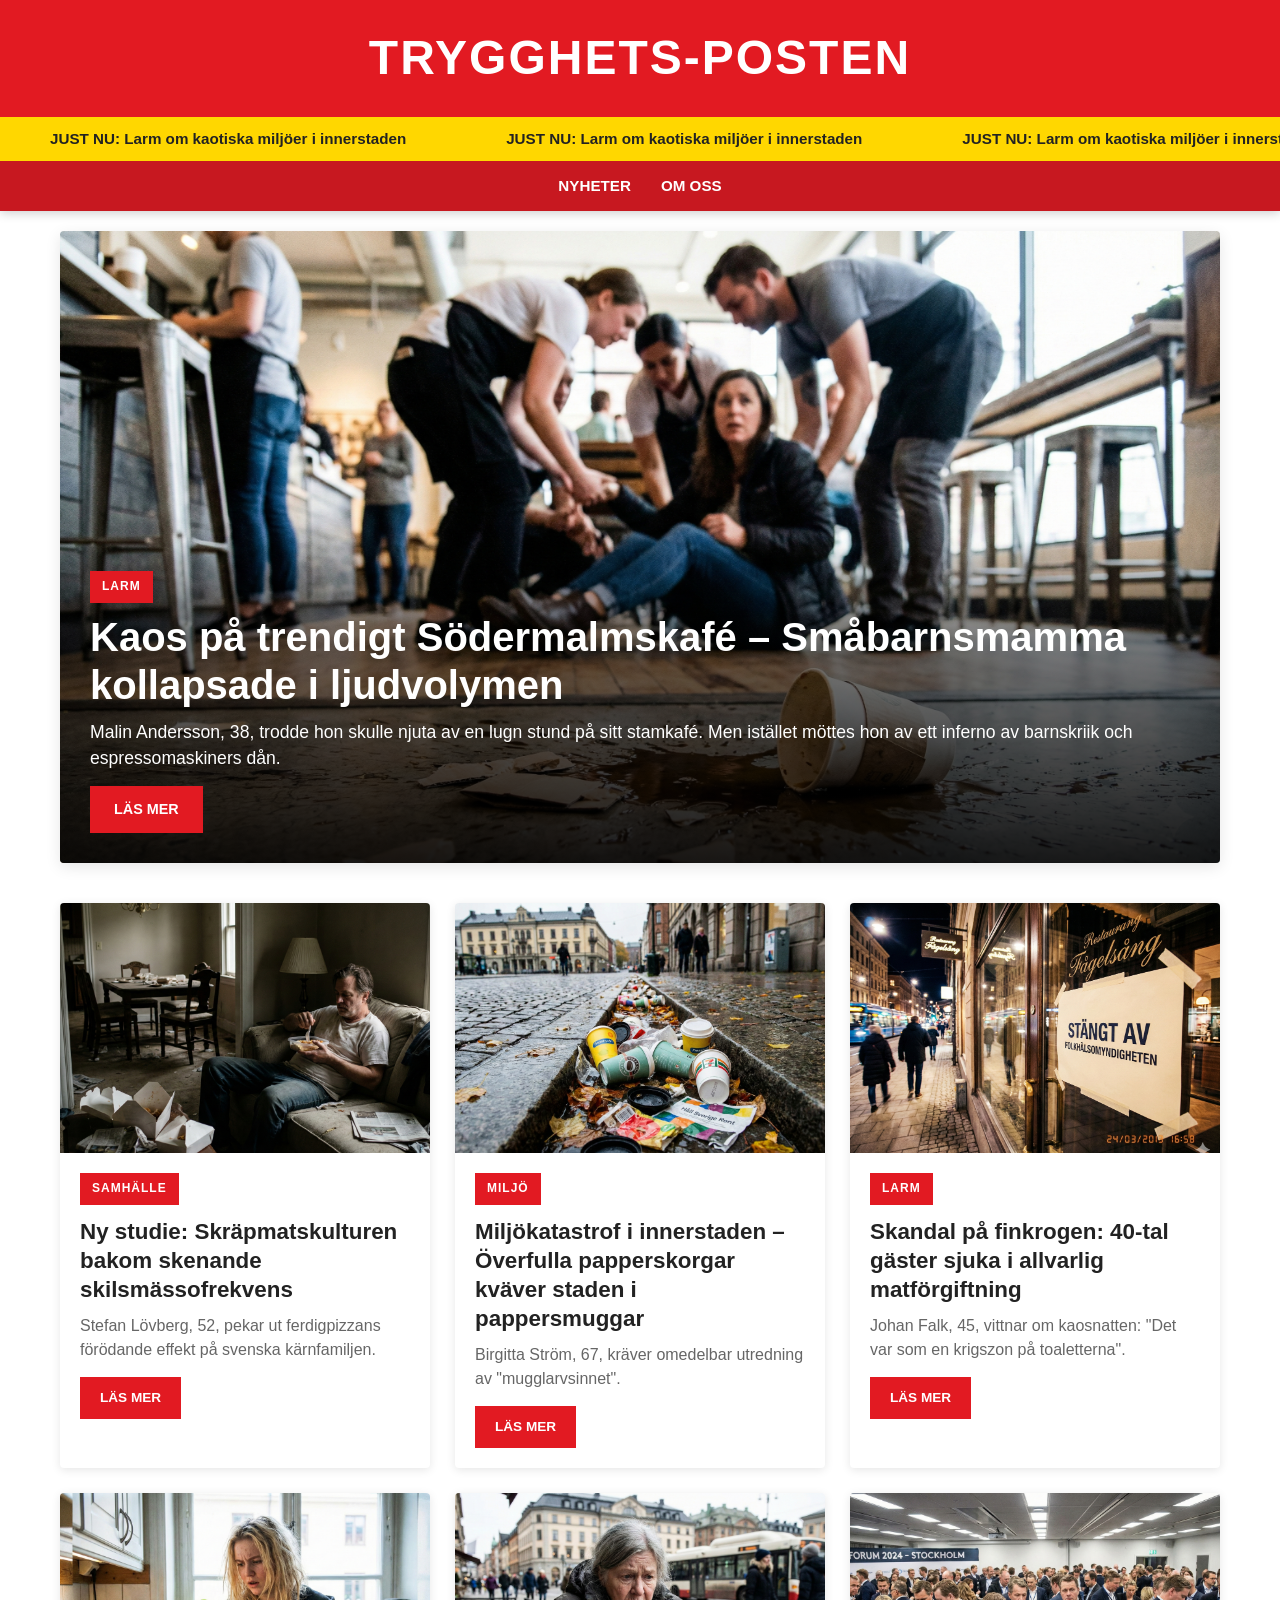
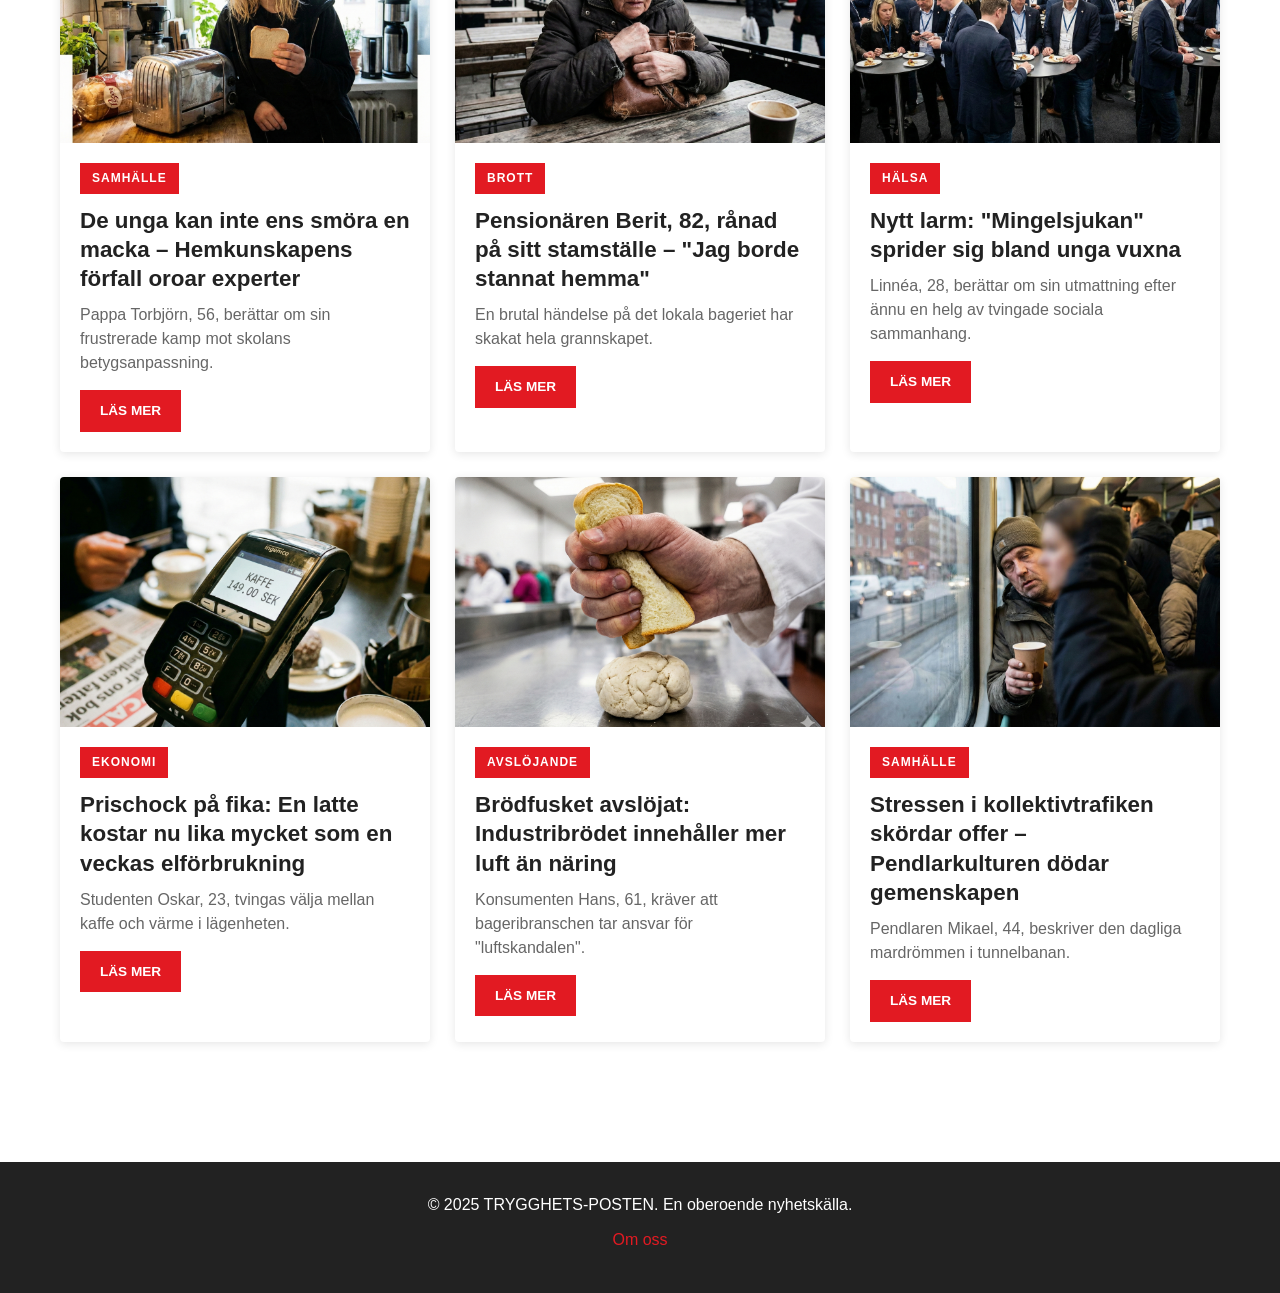
==== index.html @ 7907205c "Bygg komplett nyhetsportal för Trygghets-Posten - Skapa modern kvällstidnings-design med tabloid-röd" ====
<!DOCTYPE html>
<html lang="sv">
<head>
    <meta charset="UTF-8">
    <meta name="viewport" content="width=device-width, initial-scale=1.0">
    <title>TRYGGHETS-POSTEN - Sveriges mest trovärdiga nyhetskälla</title>
    <link rel="stylesheet" href="styles.css">
</head>
<body>
    <!-- Sticky Header -->
    <header>
        <div class="site-title">
            <h1>TRYGGHETS-POSTEN</h1>
        </div>

        <!-- Breaking News Ticker -->
        <div class="breaking-news">
            <div class="breaking-news-content">
                <span>JUST NU: Larm om kaotiska miljöer i innerstaden</span>
                <span>JUST NU: Larm om kaotiska miljöer i innerstaden</span>
                <span>JUST NU: Larm om kaotiska miljöer i innerstaden</span>
                <span>JUST NU: Larm om kaotiska miljöer i innerstaden</span>
            </div>
        </div>

        <!-- Navigation -->
        <nav>
            <ul>
                <li><a href="index.html">NYHETER</a></li>
                <li><a href="om-oss.html">OM OSS</a></li>
            </ul>
        </nav>
    </header>

    <!-- Main Content -->
    <main class="container">
        <!-- Hero Article (Top Story) -->
        <article class="hero-article">
            <img src="1.png" alt="Kaos på Södermalmskafé">
            <div class="hero-content">
                <span class="category-tag">LARM</span>
                <h2>Kaos på trendigt Södermalmskafé – Småbarnsmamma kollapsade i ljudvolymen</h2>
                <p>Malin Andersson, 38, trodde hon skulle njuta av en lugn stund på sitt stamkafé. Men istället möttes hon av ett inferno av barnskriik och espressomaskiners dån.</p>
                <a href="artikel-1.html" class="read-more">Läs mer</a>
            </div>
        </article>

        <!-- News Grid -->
        <section class="news-grid">
            <!-- Article 2 -->
            <article class="news-card">
                <img src="2.png" alt="Skräpmatskulturen">
                <div class="news-card-content">
                    <span class="category-tag">SAMHÄLLE</span>
                    <h3>Ny studie: Skräpmatskulturen bakom skenande skilsmässofrekvens</h3>
                    <p>Stefan Lövberg, 52, pekar ut ferdigpizzans förödande effekt på svenska kärnfamiljen.</p>
                    <a href="artikel-2.html" class="read-more">Läs mer</a>
                </div>
            </article>

            <!-- Article 3 -->
            <article class="news-card">
                <img src="3.png" alt="Miljökatastrof">
                <div class="news-card-content">
                    <span class="category-tag">MILJÖ</span>
                    <h3>Miljökatastrof i innerstaden – Överfulla papperskorgar kväver staden i pappersmuggar</h3>
                    <p>Birgitta Ström, 67, kräver omedelbar utredning av "mugglarvsinnet".</p>
                    <a href="artikel-3.html" class="read-more">Läs mer</a>
                </div>
            </article>

            <!-- Article 4 -->
            <article class="news-card">
                <img src="4.png" alt="Matförgiftning på finkrog">
                <div class="news-card-content">
                    <span class="category-tag">LARM</span>
                    <h3>Skandal på finkrogen: 40-tal gäster sjuka i allvarlig matförgiftning</h3>
                    <p>Johan Falk, 45, vittnar om kaosnatten: "Det var som en krigszon på toaletterna".</p>
                    <a href="artikel-4.html" class="read-more">Läs mer</a>
                </div>
            </article>

            <!-- Article 5 -->
            <article class="news-card">
                <img src="5.png" alt="Hemkunskapens förfall">
                <div class="news-card-content">
                    <span class="category-tag">SAMHÄLLE</span>
                    <h3>De unga kan inte ens smöra en macka – Hemkunskapens förfall oroar experter</h3>
                    <p>Pappa Torbjörn, 56, berättar om sin frustrerade kamp mot skolans betygsanpassning.</p>
                    <a href="artikel-5.html" class="read-more">Läs mer</a>
                </div>
            </article>

            <!-- Article 6 -->
            <article class="news-card">
                <img src="6.png" alt="Pensionär rånad">
                <div class="news-card-content">
                    <span class="category-tag">BROTT</span>
                    <h3>Pensionären Berit, 82, rånad på sitt stamställe – "Jag borde stannat hemma"</h3>
                    <p>En brutal händelse på det lokala bageriet har skakat hela grannskapet.</p>
                    <a href="artikel-6.html" class="read-more">Läs mer</a>
                </div>
            </article>

            <!-- Article 7 -->
            <article class="news-card">
                <img src="7.png" alt="Mingelsjukan">
                <div class="news-card-content">
                    <span class="category-tag">HÄLSA</span>
                    <h3>Nytt larm: "Mingelsjukan" sprider sig bland unga vuxna</h3>
                    <p>Linnéa, 28, berättar om sin utmattning efter ännu en helg av tvingade sociala sammanhang.</p>
                    <a href="artikel-7.html" class="read-more">Läs mer</a>
                </div>
            </article>

            <!-- Article 8 -->
            <article class="news-card">
                <img src="8.png" alt="Prischock på fika">
                <div class="news-card-content">
                    <span class="category-tag">EKONOMI</span>
                    <h3>Prischock på fika: En latte kostar nu lika mycket som en veckas elförbrukning</h3>
                    <p>Studenten Oskar, 23, tvingas välja mellan kaffe och värme i lägenheten.</p>
                    <a href="artikel-8.html" class="read-more">Läs mer</a>
                </div>
            </article>

            <!-- Article 9 -->
            <article class="news-card">
                <img src="9.png" alt="Brödfusket">
                <div class="news-card-content">
                    <span class="category-tag">AVSLÖJANDE</span>
                    <h3>Brödfusket avslöjat: Industribrödet innehåller mer luft än näring</h3>
                    <p>Konsumenten Hans, 61, kräver att bageribranschen tar ansvar för "luftskandalen".</p>
                    <a href="artikel-9.html" class="read-more">Läs mer</a>
                </div>
            </article>

            <!-- Article 10 -->
            <article class="news-card">
                <img src="10.png" alt="Pendlarstressen">
                <div class="news-card-content">
                    <span class="category-tag">SAMHÄLLE</span>
                    <h3>Stressen i kollektivtrafiken skördar offer – Pendlarkulturen dödar gemenskapen</h3>
                    <p>Pendlaren Mikael, 44, beskriver den dagliga mardrömmen i tunnelbanan.</p>
                    <a href="artikel-10.html" class="read-more">Läs mer</a>
                </div>
            </article>
        </section>
    </main>

    <!-- Footer -->
    <footer>
        <p>&copy; 2025 TRYGGHETS-POSTEN. En oberoende nyhetskälla.</p>
        <p><a href="om-oss.html">Om oss</a></p>
    </footer>
</body>
</html>
---- styles.css ----
/* Trygghets-Posten - Modern Swedish Tabloid Style */

* {
    margin: 0;
    padding: 0;
    box-sizing: border-box;
}

:root {
    --tabloid-red: #e21a22;
    --warning-yellow: #ffd700;
    --text-dark: #222222;
    --text-light: #666666;
    --background-white: #FFFFFF;
    --background-light: #f5f5f5;
}

body {
    font-family: 'Helvetica Neue', Arial, sans-serif;
    background-color: var(--background-white);
    color: var(--text-dark);
    line-height: 1.6;
}

/* Header - Sticky */
header {
    position: sticky;
    top: 0;
    z-index: 1000;
    background-color: var(--tabloid-red);
    box-shadow: 0 2px 10px rgba(0,0,0,0.2);
}

.site-title {
    text-align: center;
    padding: 20px 0;
}

.site-title h1 {
    font-size: 3rem;
    font-weight: 900;
    color: var(--background-white);
    letter-spacing: 2px;
    text-transform: uppercase;
}

/* Breaking News Bar */
.breaking-news {
    background-color: var(--warning-yellow);
    padding: 10px 0;
    overflow: hidden;
}

.breaking-news-content {
    display: flex;
    animation: scroll 20s linear infinite;
    white-space: nowrap;
}

.breaking-news span {
    font-weight: bold;
    font-size: 0.95rem;
    color: var(--text-dark);
    padding: 0 50px;
}

@keyframes scroll {
    0% {
        transform: translateX(0);
    }
    100% {
        transform: translateX(-50%);
    }
}

/* Navigation */
nav {
    background-color: #c71820;
    padding: 12px 0;
}

nav ul {
    list-style: none;
    display: flex;
    justify-content: center;
    gap: 30px;
}

nav a {
    color: white;
    text-decoration: none;
    font-weight: 600;
    font-size: 0.95rem;
    text-transform: uppercase;
    transition: opacity 0.3s;
}

nav a:hover {
    opacity: 0.8;
}

/* Main Container */
.container {
    max-width: 1200px;
    margin: 0 auto;
    padding: 20px;
}

/* Hero Article (Top News) */
.hero-article {
    margin-bottom: 40px;
    position: relative;
    overflow: hidden;
    border-radius: 4px;
    box-shadow: 0 4px 15px rgba(0,0,0,0.1);
}

.hero-article img {
    width: 100%;
    height: auto;
    display: block;
}

.hero-content {
    position: absolute;
    bottom: 0;
    left: 0;
    right: 0;
    background: linear-gradient(to top, rgba(0,0,0,0.9) 0%, rgba(0,0,0,0.5) 70%, transparent 100%);
    padding: 30px;
    color: white;
}

.category-tag {
    display: inline-block;
    background-color: var(--tabloid-red);
    color: white;
    padding: 6px 12px;
    font-size: 0.75rem;
    font-weight: bold;
    text-transform: uppercase;
    margin-bottom: 10px;
    letter-spacing: 1px;
}

.hero-content h2 {
    font-size: 2.5rem;
    font-weight: 900;
    line-height: 1.2;
    margin-bottom: 10px;
}

.hero-content p {
    font-size: 1.1rem;
    line-height: 1.5;
    margin-bottom: 15px;
}

.read-more {
    display: inline-block;
    background-color: var(--tabloid-red);
    color: white;
    padding: 12px 24px;
    text-decoration: none;
    font-weight: bold;
    text-transform: uppercase;
    font-size: 0.9rem;
    transition: background-color 0.3s;
}

.read-more:hover {
    background-color: #c71820;
}

/* News Grid */
.news-grid {
    display: grid;
    grid-template-columns: repeat(auto-fill, minmax(350px, 1fr));
    gap: 25px;
    margin-bottom: 40px;
}

.news-card {
    background: var(--background-white);
    border-radius: 4px;
    overflow: hidden;
    box-shadow: 0 2px 10px rgba(0,0,0,0.1);
    transition: transform 0.3s, box-shadow 0.3s;
}

.news-card:hover {
    transform: translateY(-5px);
    box-shadow: 0 6px 20px rgba(0,0,0,0.15);
}

.news-card img {
    width: 100%;
    height: 250px;
    object-fit: cover;
    display: block;
}

.news-card-content {
    padding: 20px;
}

.news-card-content .category-tag {
    margin-bottom: 12px;
}

.news-card h3 {
    font-size: 1.4rem;
    font-weight: 800;
    line-height: 1.3;
    margin-bottom: 10px;
    color: var(--text-dark);
}

.news-card p {
    color: var(--text-light);
    margin-bottom: 15px;
    line-height: 1.5;
}

.news-card .read-more {
    font-size: 0.85rem;
    padding: 10px 20px;
}

/* Article Page Styling */
.article-header {
    max-width: 900px;
    margin: 30px auto;
    padding: 0 20px;
}

.article-header .category-tag {
    margin-bottom: 15px;
}

.article-header h1 {
    font-size: 3rem;
    font-weight: 900;
    line-height: 1.2;
    margin-bottom: 20px;
}

.article-meta {
    color: var(--text-light);
    font-size: 0.9rem;
    margin-bottom: 30px;
    padding-bottom: 20px;
    border-bottom: 2px solid var(--background-light);
}

.article-image {
    width: 100%;
    max-width: 1200px;
    margin: 0 auto 30px;
}

.article-image img {
    width: 100%;
    height: auto;
    display: block;
}

.article-content {
    max-width: 800px;
    margin: 0 auto;
    padding: 0 20px 60px;
}

.ingress {
    font-size: 1.3rem;
    font-weight: 600;
    line-height: 1.6;
    margin-bottom: 30px;
    color: var(--text-dark);
}

.article-content p {
    font-size: 1.1rem;
    line-height: 1.8;
    margin-bottom: 20px;
}

.back-link {
    display: inline-block;
    color: var(--tabloid-red);
    text-decoration: none;
    font-weight: bold;
    margin-bottom: 20px;
    font-size: 1rem;
}

.back-link:hover {
    text-decoration: underline;
}

/* About Page */
.about-section {
    max-width: 900px;
    margin: 40px auto;
    padding: 0 20px;
}

.about-section h2 {
    font-size: 2.5rem;
    font-weight: 900;
    margin-bottom: 30px;
    color: var(--text-dark);
}

.about-section p {
    font-size: 1.1rem;
    line-height: 1.8;
    margin-bottom: 20px;
    color: var(--text-dark);
}

.team {
    display: grid;
    grid-template-columns: repeat(auto-fit, minmax(300px, 1fr));
    gap: 30px;
    margin-top: 40px;
}

.team-member {
    background: var(--background-light);
    padding: 30px;
    border-radius: 4px;
}

.team-member h3 {
    font-size: 1.5rem;
    font-weight: bold;
    margin-bottom: 10px;
    color: var(--tabloid-red);
}

.team-member .role {
    font-size: 1rem;
    color: var(--text-light);
    margin-bottom: 15px;
    font-style: italic;
}

.team-member p {
    font-size: 1rem;
    line-height: 1.6;
}

/* Footer */
footer {
    background-color: var(--text-dark);
    color: white;
    text-align: center;
    padding: 30px 20px;
    margin-top: 60px;
}

footer p {
    margin-bottom: 10px;
}

footer a {
    color: var(--tabloid-red);
    text-decoration: none;
}

footer a:hover {
    text-decoration: underline;
}

/* Responsive Design */
@media (max-width: 768px) {
    .site-title h1 {
        font-size: 2rem;
    }

    nav ul {
        flex-wrap: wrap;
        gap: 15px;
    }

    .hero-content h2 {
        font-size: 1.8rem;
    }

    .hero-content p {
        font-size: 1rem;
    }

    .news-grid {
        grid-template-columns: 1fr;
    }

    .article-header h1 {
        font-size: 2rem;
    }

    .ingress {
        font-size: 1.1rem;
    }

    .article-content p {
        font-size: 1rem;
    }

    .about-section h2 {
        font-size: 2rem;
    }
}

@media (max-width: 480px) {
    .site-title h1 {
        font-size: 1.5rem;
        letter-spacing: 1px;
    }

    .breaking-news span {
        font-size: 0.85rem;
    }

    .hero-content {
        padding: 20px;
    }

    .hero-content h2 {
        font-size: 1.5rem;
    }

    .news-card h3 {
        font-size: 1.2rem;
    }
}
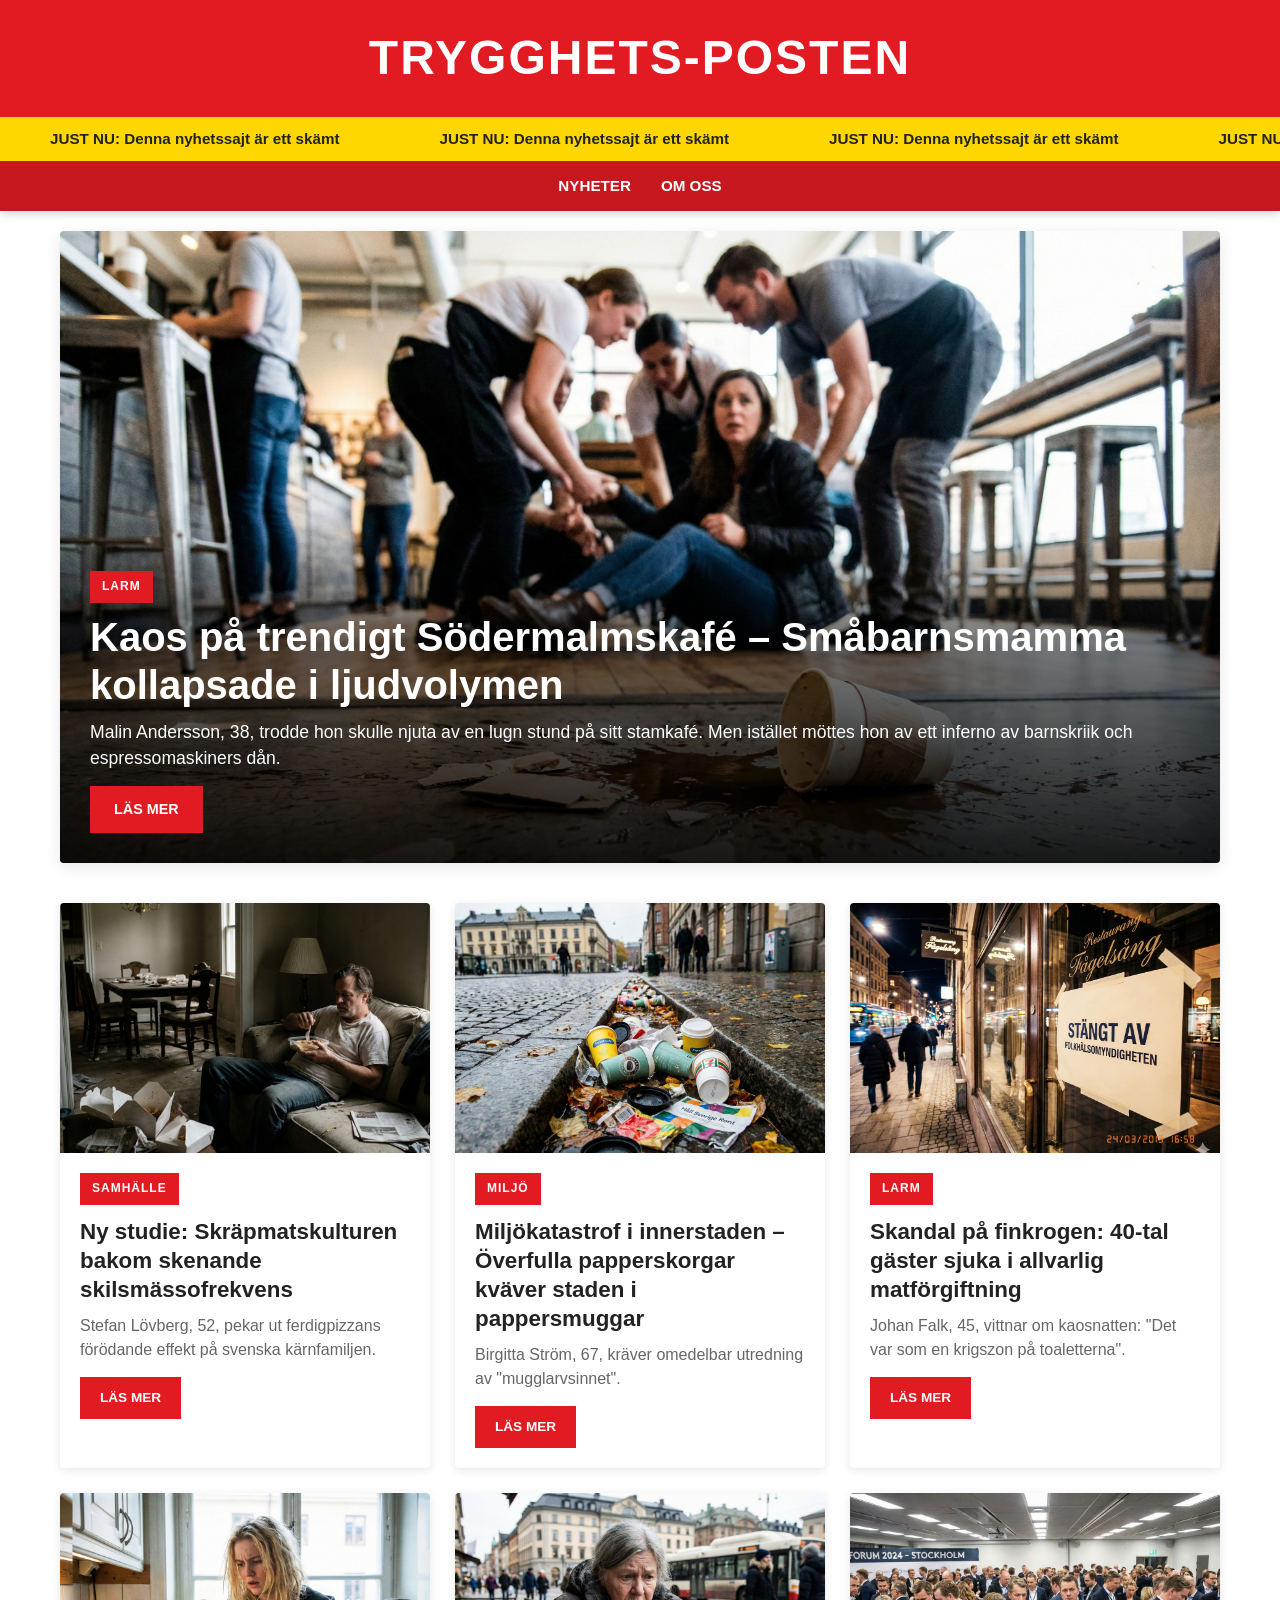
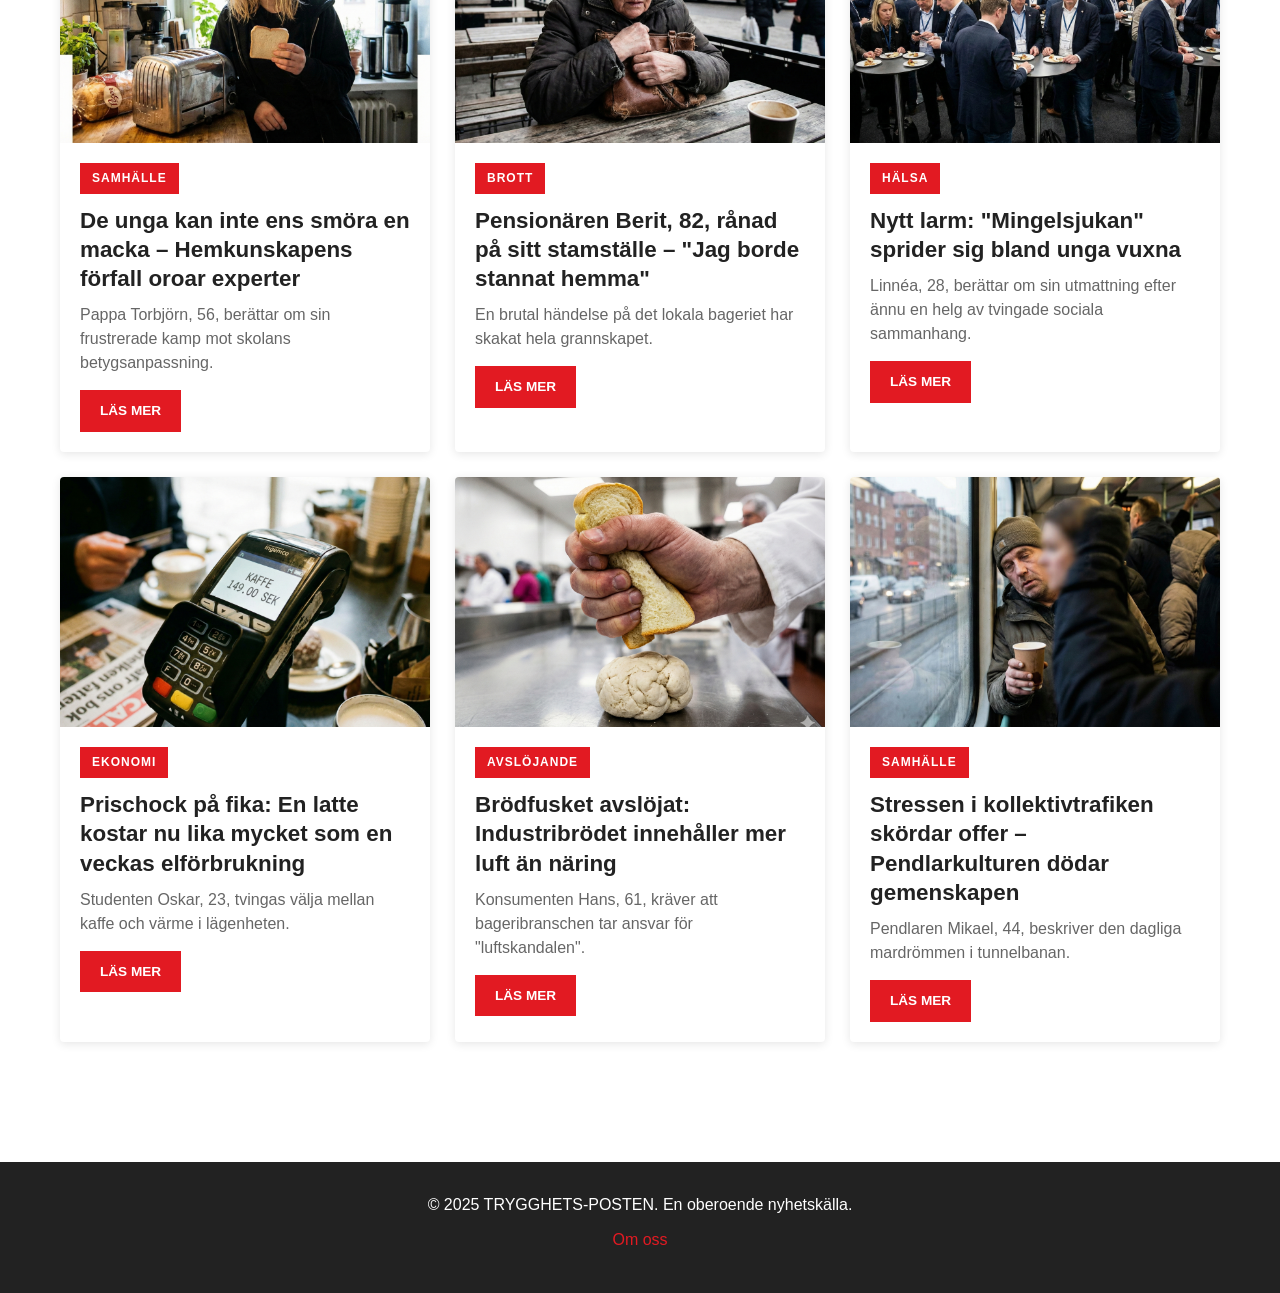
==== commit e7f13934: "Uppdatera breaking news-text till disclaimer Ändrar texten från "Larm om kaotiska miljöer i innersta" ====
--- a/index.html
+++ b/index.html
@@ -3,6 +3,7 @@
 <head>
     <meta charset="UTF-8">
     <meta name="viewport" content="width=device-width, initial-scale=1.0">
+    <meta name="robots" content="noindex, nofollow">
     <title>TRYGGHETS-POSTEN - Sveriges mest trovärdiga nyhetskälla</title>
     <link rel="stylesheet" href="styles.css">
 </head>
@@ -16,10 +17,10 @@
         <!-- Breaking News Ticker -->
         <div class="breaking-news">
             <div class="breaking-news-content">
-                <span>JUST NU: Larm om kaotiska miljöer i innerstaden</span>
-                <span>JUST NU: Larm om kaotiska miljöer i innerstaden</span>
-                <span>JUST NU: Larm om kaotiska miljöer i innerstaden</span>
-                <span>JUST NU: Larm om kaotiska miljöer i innerstaden</span>
+                <span>JUST NU: Denna nyhetssajt är ett skämt</span>
+                <span>JUST NU: Denna nyhetssajt är ett skämt</span>
+                <span>JUST NU: Denna nyhetssajt är ett skämt</span>
+                <span>JUST NU: Denna nyhetssajt är ett skämt</span>
             </div>
         </div>
 
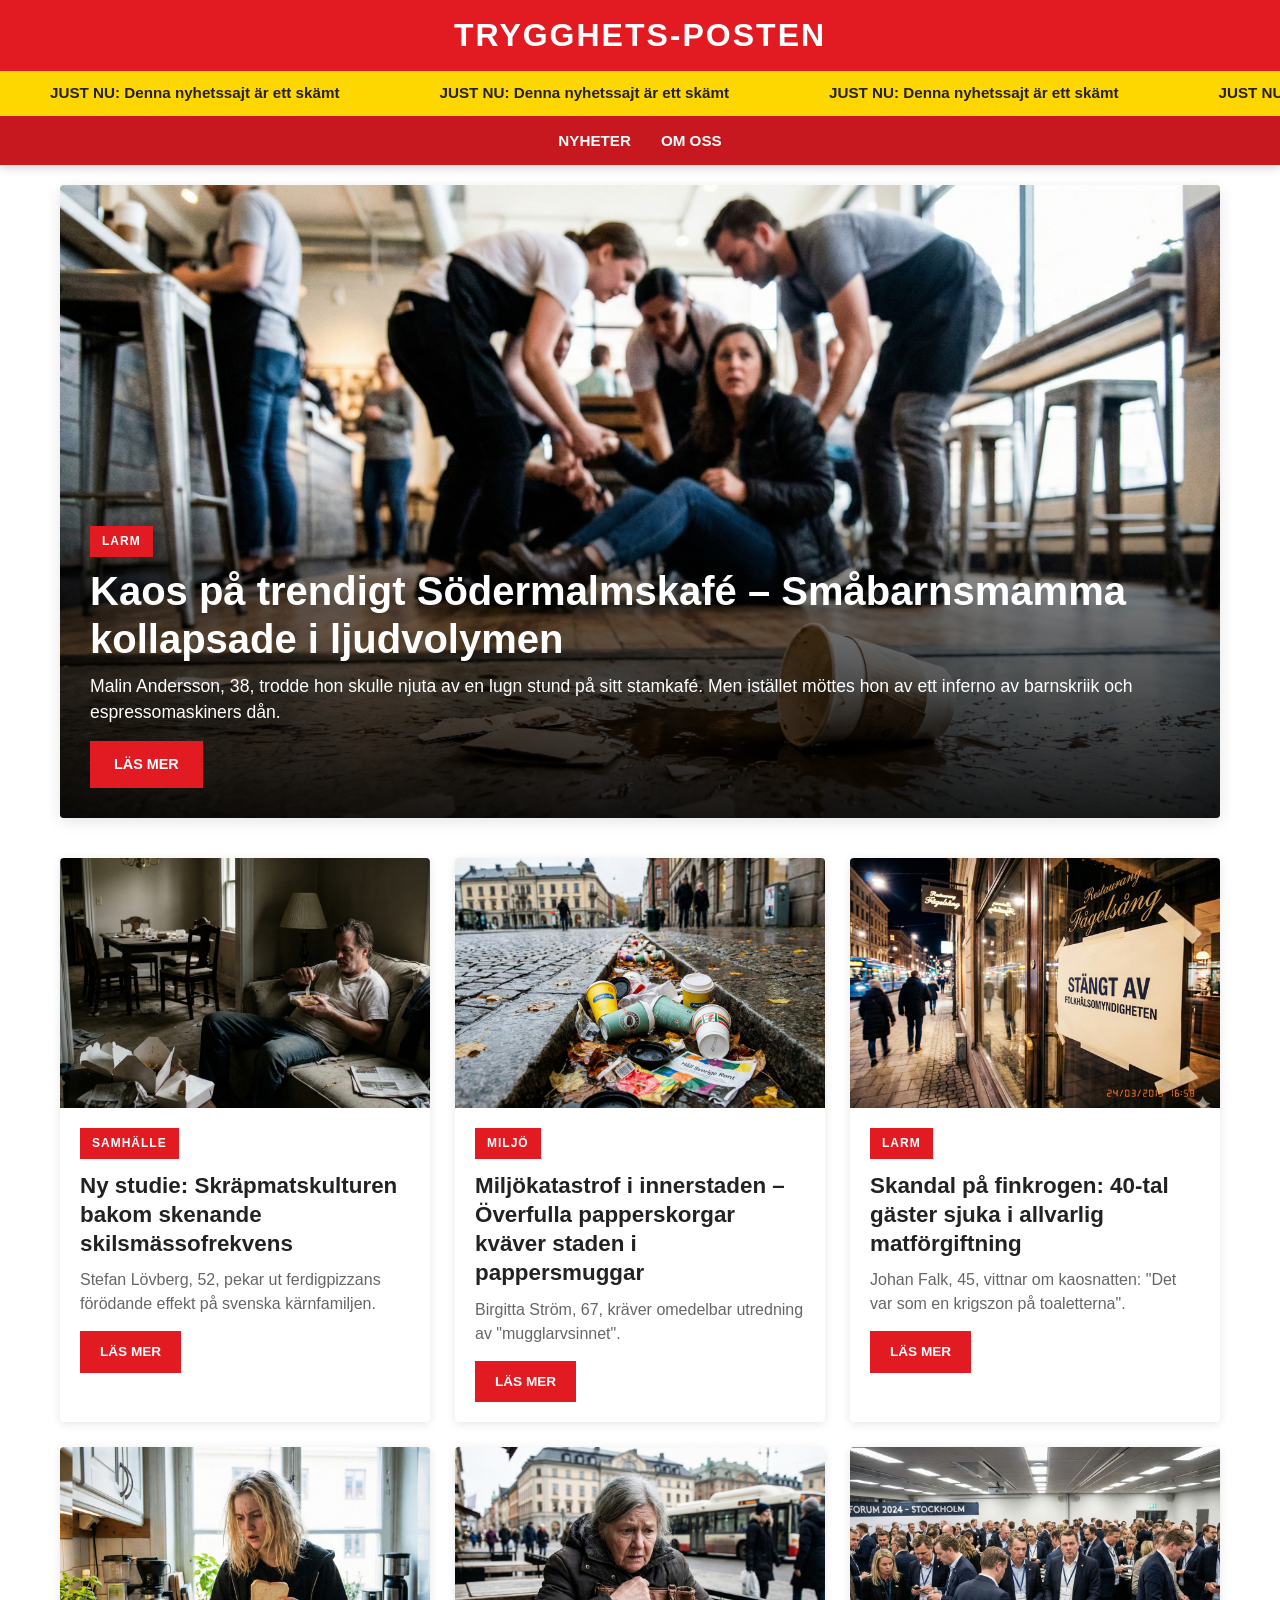
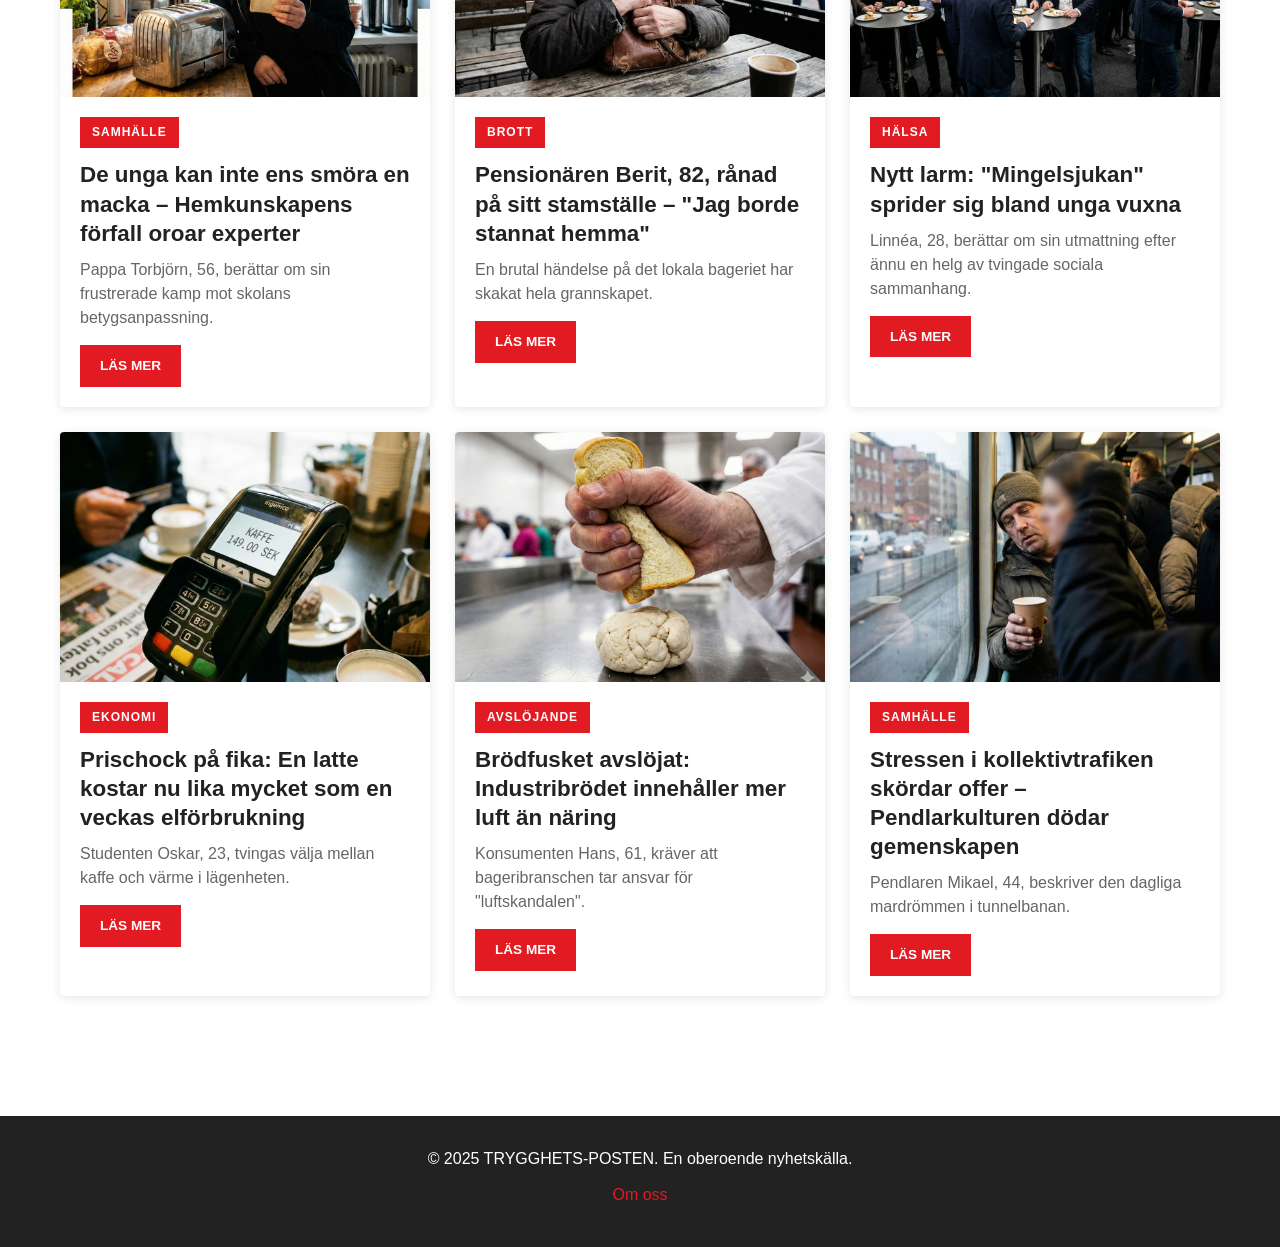
==== commit 92769554: "Designuppdatering: Slimmad header med smart sticky navigation - Minskad header-höjd för modernt utse" ====
--- a/index.html
+++ b/index.html
@@ -154,5 +154,17 @@
         <p>&copy; 2025 TRYGGHETS-POSTEN. En oberoende nyhetskälla.</p>
         <p><a href="om-oss.html">Om oss</a></p>
     </footer>
+
+    <!-- Scroll behavior script -->
+    <script>
+        window.addEventListener('scroll', function() {
+            const header = document.querySelector('header');
+            if (window.scrollY > 80) {
+                header.classList.add('scrolled');
+            } else {
+                header.classList.remove('scrolled');
+            }
+        });
+    </script>
 </body>
 </html>
--- a/styles.css
+++ b/styles.css
@@ -29,19 +29,31 @@
     z-index: 1000;
     background-color: var(--tabloid-red);
     box-shadow: 0 2px 10px rgba(0,0,0,0.2);
+    transition: all 0.3s ease;
 }
 
 .site-title {
     text-align: center;
-    padding: 20px 0;
+    padding: 10px 0;
+    transition: all 0.3s ease;
 }
 
 .site-title h1 {
-    font-size: 3rem;
+    font-size: 2rem;
     font-weight: 900;
     color: var(--background-white);
     letter-spacing: 2px;
     text-transform: uppercase;
+    transition: all 0.3s ease;
+}
+
+/* Hide header elements when scrolled */
+header.scrolled .site-title,
+header.scrolled .breaking-news {
+    max-height: 0;
+    padding: 0;
+    overflow: hidden;
+    opacity: 0;
 }
 
 /* Breaking News Bar */
@@ -49,6 +61,7 @@
     background-color: var(--warning-yellow);
     padding: 10px 0;
     overflow: hidden;
+    transition: all 0.3s ease;
 }
 
 .breaking-news-content {
@@ -77,6 +90,12 @@
 nav {
     background-color: #c71820;
     padding: 12px 0;
+    transition: all 0.3s ease;
+}
+
+/* Slimmer navigation when scrolled */
+header.scrolled nav {
+    padding: 8px 0;
 }
 
 nav ul {
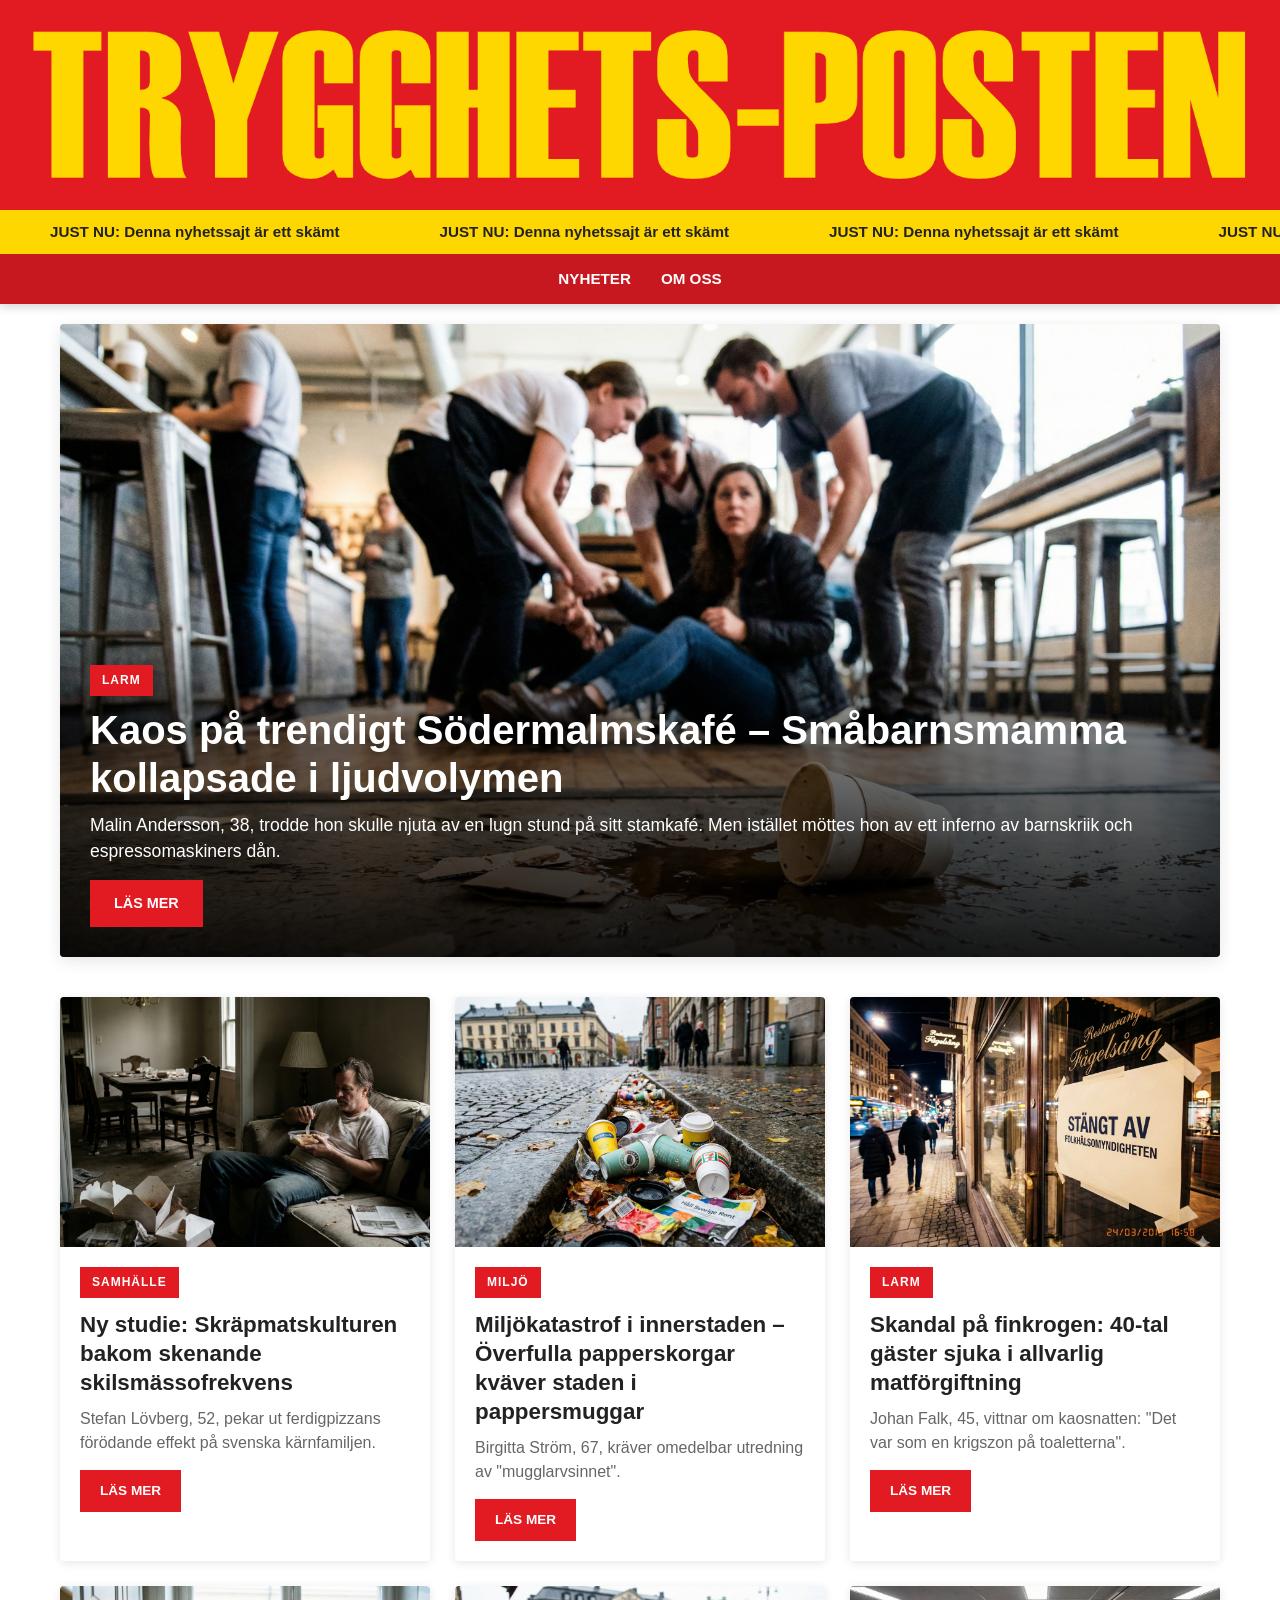
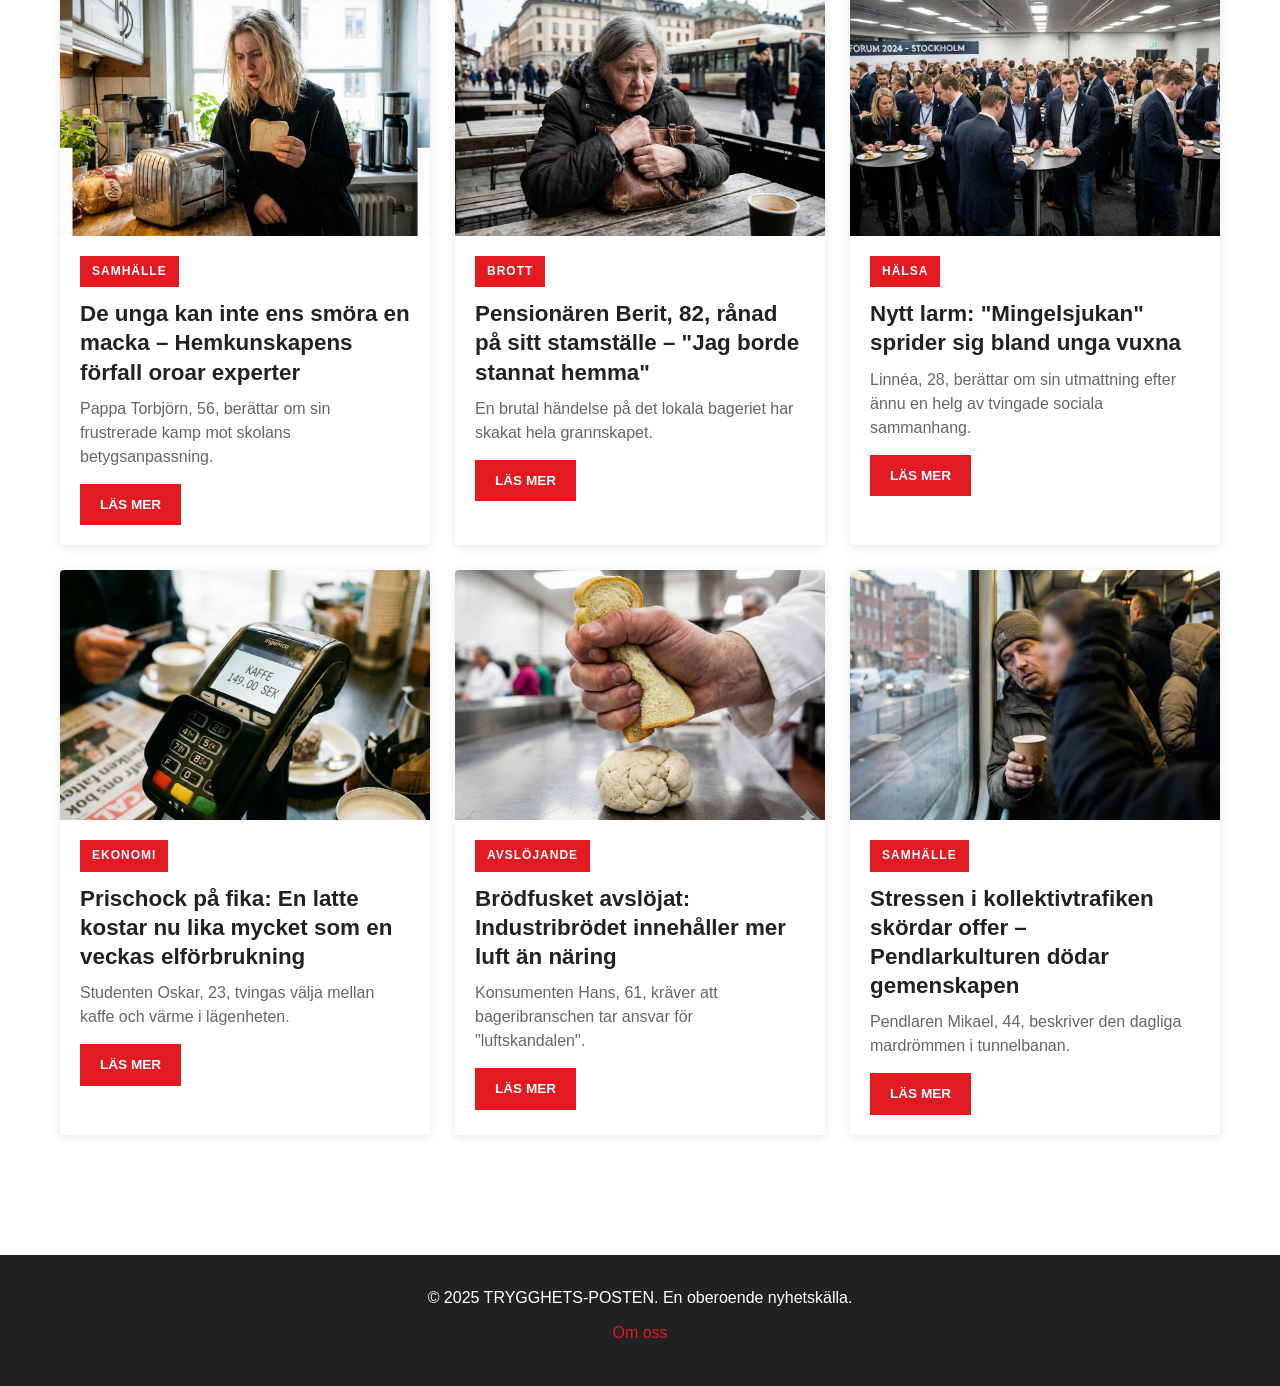
==== commit be13a6bf: "Design: Updated header with new combined logo for Trygghets-Posten" ====
--- a/index.html
+++ b/index.html
@@ -11,7 +11,7 @@
     <!-- Sticky Header -->
     <header>
         <div class="site-title">
-            <h1>TRYGGHETS-POSTEN</h1>
+            <img src="assets/images/pngtploga.png" alt="Trygghets-Posten">
         </div>
 
         <!-- Breaking News Ticker -->
--- a/styles.css
+++ b/styles.css
@@ -34,16 +34,17 @@
 
 .site-title {
     text-align: center;
-    padding: 10px 0;
+    padding: 15px 0;
     transition: all 0.3s ease;
-}
-
-.site-title h1 {
-    font-size: 2rem;
-    font-weight: 900;
-    color: var(--background-white);
-    letter-spacing: 2px;
-    text-transform: uppercase;
+    display: flex;
+    justify-content: center;
+    align-items: center;
+}
+
+.site-title img {
+    height: 180px;
+    max-height: 20vh;
+    width: auto;
     transition: all 0.3s ease;
 }
 
@@ -394,8 +395,8 @@
 
 /* Responsive Design */
 @media (max-width: 768px) {
-    .site-title h1 {
-        font-size: 2rem;
+    .site-title img {
+        height: 120px;
     }
 
     nav ul {
@@ -433,9 +434,8 @@
 }
 
 @media (max-width: 480px) {
-    .site-title h1 {
-        font-size: 1.5rem;
-        letter-spacing: 1px;
+    .site-title img {
+        height: 100px;
     }
 
     .breaking-news span {
